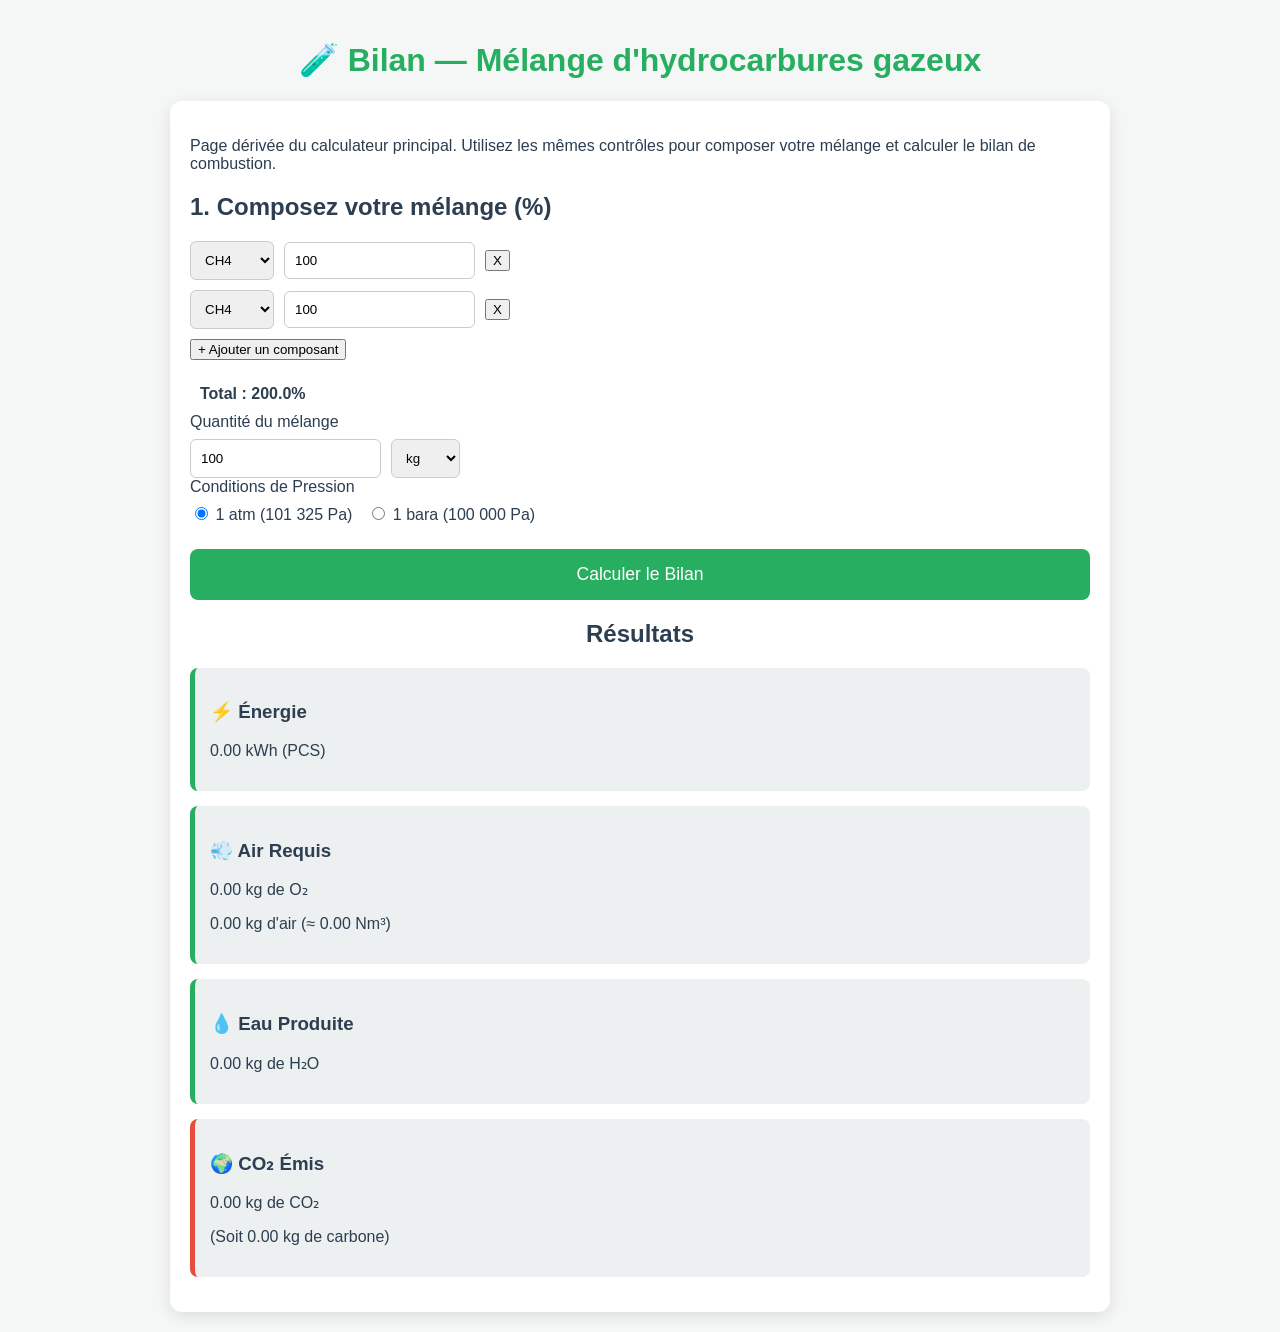
==== decarbonation-tool/bilan-melange-hydrocarbures-gazeux/index.html @ 51a55040 "Add project folder decarbonation-tool/bilan-melange-hydrocarbures-gazeux" ====
<!DOCTYPE html>
<html lang="fr"><head><meta charset="utf-8">
    <meta name="viewport" content="width=device-width, initial-scale=1.0">
    <title>Bilan Mélange Hydrocarbures Gazeux — Créateur & Calculateur</title>
    <style>
        :root { --bg-color:#f4f7f6; --primary-color:#2c3e50; --accent-color:#27ae60; --secondary-color:#ecf0f1; --error-color:#e74c3c; }
        body{font-family: 'Segoe UI', Tahoma, Geneva, Verdana, sans-serif;background:var(--bg-color);color:var(--primary-color);margin:0;padding:20px;}
        h1{text-align:center;color:var(--accent-color);}
        .container{max-width:900px;margin:0 auto;background:#fff;padding:20px;border-radius:12px;box-shadow:0 4px 15px rgba(0,0,0,0.1);} 
        /* reusing styles from original */
        .row-melange{display:flex;align-items:center;gap:10px;margin-bottom:10px}
        select,input{padding:10px;border:1px solid #ccc;border-radius:6px}
        .btn-calculer{width:100%;padding:15px;margin-top:25px;background:var(--accent-color);color:#fff;border:none;border-radius:8px;font-size:1.1em;cursor:pointer}
        .result-card{background:var(--secondary-color);padding:15px;border-radius:8px;margin-bottom:15px;border-left:5px solid var(--accent-color)}
        #total-pourcentage{font-weight:bold;margin-top:15px;padding:10px;border-radius:6px}
    </style>
</head>
<body>
    <h1>🧪 Bilan — Mélange d'hydrocarbures gazeux</h1>
    <div class="container">
        <p>Page dérivée du calculateur principal. Utilisez les mêmes contrôles pour composer votre mélange et calculer le bilan de combustion.</p>

        <div id="section-melange">
            <h2>1. Composez votre mélange (%)</h2>
            <div id="liste-melange"><div class="row-melange">
                <select onchange="majTotal()"><option value="H2">H2</option><option value="CH4" selected>CH4</option><option value="C2H4">C2H4</option><option value="C2H6">C2H6</option><option value="C3H6">C3H6</option><option value="C3H8">C3H8</option><option value="C4H8">C4H8</option><option value="C4H10">C4H10</option><option value="C5H12">C5H12</option><option value="CO">CO</option><option value="O2">O2</option><option value="CO2">CO2</option><option value="N2">N2</option></select>
                <input type="number" step="0.1" value="100" oninput="majTotal()">
                <button onclick="supprimerLigne(this)">X</button>
            </div></div>
            <button id="btn-ajouter" onclick="ajouterLigne()">+ Ajouter un composant</button>
            <div id="total-pourcentage" class="ok">Total : 100.0%</div>
        </div>

        <label for="quantite">Quantité du mélange</label>
        <div style="display:flex;gap:10px;margin-top:8px;">
            <input type="number" id="quantite" value="100" placeholder="Entrez une valeur">
            <select id="unite"><option value="kg">kg</option><option value="Nm3">Nm³</option><option value="kWh">kWh</option></select>
        </div>

        <label style="margin-top:12px;">Conditions de Pression</label>
        <div style="display:flex;gap:15px;margin-top:8px;">
            <label><input type="radio" name="pression" value="1" checked> 1 atm (101 325 Pa)</label>
            <label><input type="radio" name="pression" value="2"> 1 bara (100 000 Pa)</label>
        </div>

        <button class="btn-calculer" onclick="calculer()">Calculer le Bilan</button>

        <div id="resultats" style="margin-top:20px;display:block;">
            <h2 style="text-align:center">Résultats</h2>
            <div class="result-card"><h3>⚡ Énergie</h3><p id="res-energie">0.00 kWh (PCS)</p></div>
            <div class="result-card"><h3>💨 Air Requis</h3><p id="res-o2">0.00 kg de O₂</p><p id="res-air">0.00 kg d'air (≈ 0.00 Nm³)</p></div>
            <div class="result-card"><h3>💧 Eau Produite</h3><p id="res-h2o">0.00 kg de H₂O</p></div>
            <div class="result-card" style="border-left-color:#e74c3c"><h3>🌍 CO₂ Émis</h3><p id="res-co2">0.00 kg de CO₂</p><p id="res-carbone">(Soit 0.00 kg de carbone)</p></div>
        </div>
    </div>

    <script>
        const ESPECES = {"H2":{M:2.016,PCS:285.8,PCI:241.8,nO2:0.5,nCO2:0,nH2O:1},"CH4":{M:16.043,PCS:891,PCI:802.3,nO2:2,nCO2:1,nH2O:2},"C2H4":{M:28.054,PCS:1411,PCI:1323,nO2:3,nCO2:2,nH2O:2},"C2H6":{M:30.07,PCS:1560,PCI:1428,nO2:3.5,nCO2:2,nH2O:3},"C3H6":{M:42.081,PCS:2058,PCI:1926,nO2:4.5,nCO2:3,nH2O:3},"C3H8":{M:44.097,PCS:2220,PCI:2043,nO2:5,nCO2:3,nH2O:4},"C4H8":{M:56.108,PCS:2718,PCI:2542,nO2:6,nCO2:4,nH2O:4},"C4H10":{M:58.124,PCS:2877,PCI:2657,nO2:6.5,nCO2:4,nH2O:5},"C5H12":{M:72.151,PCS:3509,PCI:3241,nO2:8,nCO2:5,nH2O:6},"CO":{M:28.01,PCS:283,PCI:283,nO2:0.5,nCO2:1,nH2O:0},"O2":{M:32,PCS:0,PCI:0,nO2:0,nCO2:0,nH2O:0},"CO2":{M:44.01,PCS:0,PCI:0,nO2:0,nCO2:0,nH2O:0},"N2":{M:28.014,PCS:0,PCI:0,nO2:0,nCO2:0,nH2O:0}};
        const CONSTANTES={R:8.314,T:273.15,M_H2O:18.015,M_CO2:44.01,M_C:12.011,M_O2:32,O2_AIR:0.2095};
        let melangeActuel=[];
        window.onload=function(){ajouterLigne("CH4",100)};
        function ajouterLigne(espece="CH4",pourcentage=0){let div=document.createElement('div');div.className='row-melange';let sel='<select onchange="majTotal()">';for(let nom in ESPECES){let selected=(nom===espece)?'selected':'';sel+=`<option value="${nom}" ${selected}>${nom}</option>`}sel+='</select>';div.innerHTML=`${sel}<input type="number" step="0.1" value="${pourcentage}" oninput="majTotal()"><button onclick="supprimerLigne(this)">X</button>`;document.getElementById('liste-melange').appendChild(div);melangeActuel.push({espece:espece,pourcentage:parseFloat(pourcentage)});majTotal()}
        function supprimerLigne(btn){let div=btn.parentElement;let index=Array.from(div.parentElement.children).indexOf(div);melangeActuel.splice(index,1);div.remove();majTotal()}
        function majTotal(){let total=0;let lignes=document.querySelectorAll('.row-melange');melangeActuel=[];lignes.forEach(ligne=>{let espece=ligne.querySelector('select').value;let pourcentage=parseFloat(ligne.querySelector('input').value)||0;melangeActuel.push({espece,pourcentage});total+=pourcentage});document.getElementById('total-pourcentage').innerText=`Total : ${total.toFixed(1)}%`;document.getElementById('total-pourcentage').className=(Math.abs(total-100)<0.01)?'ok':(total>100?'erreur':'attention')}
        function calculer(){document.getElementById('res-energie').innerText='';let total=0;melangeActuel.forEach(c=>total+=c.pourcentage);if(Math.abs(total-100)>0.01){alert('Erreur : le total doit être 100%');return}let quantite=parseFloat(document.getElementById('quantite').value);let unite=document.getElementById('unite').value;let pressionChoice=document.querySelector('input[name="pression"]:checked').value;if(isNaN(quantite)||quantite<=0){alert('Veuillez entrer une quantité valide');return}let M=0,PCS=0,PCI=0,nH2O=0,nO2=0,nCO2=0;melangeActuel.forEach(comp=>{let x=comp.pourcentage/100;let espece=ESPECES[comp.espece];M+=x*espece.M;PCS+=x*espece.PCS;PCI+=x*espece.PCI;nH2O+=x*espece.nH2O;nO2+=x*espece.nO2;nCO2+=x*espece.nCO2});let P=(pressionChoice==='1')?101325:100000;let rho=(M*P)/(CONSTANTES.R*CONSTANTES.T*1000);let masseKg;if(unite==='kg'){masseKg=quantite}else if(unite==='Nm3'){masseKg=quantite*rho}else{let energieParKg=(PCS/M)*1000;masseKg=(quantite*3600)/energieParKg}let molesMelange=(masseKg*1000)/M;let molesO2=molesMelange*nO2;let molesCO2=molesMelange*nCO2;let molesH2O=molesMelange*nH2O;let masseO2=(molesO2*CONSTANTES.M_O2)/1000;let masseCO2=(molesCO2*CONSTANTES.M_CO2)/1000;let masseH2O=(molesH2O*CONSTANTES.M_H2O)/1000;let masseC=(molesCO2*CONSTANTES.M_C)/1000;let energieKWh=(molesMelange*PCS)/3600;let masseAir=masseO2/CONSTANTES.O2_AIR;let volumeAirNm3=masseAir/1.293;document.getElementById('res-energie').innerText=`${energieKWh.toFixed(2)} kWh (PCS)`;document.getElementById('res-o2').innerText=`${masseO2.toFixed(2)} kg de O₂`;document.getElementById('res-air').innerText=`${masseAir.toFixed(2)} kg d'air (≈ ${volumeAirNm3.toFixed(2)} Nm³)`;document.getElementById('res-h2o').innerText=`${masseH2O.toFixed(2)} kg de H₂O`;document.getElementById('res-co2').innerText=`${masseCO2.toFixed(2)} kg de CO₂`;document.getElementById('res-carbone').innerText=`(Soit ${masseC.toFixed(2)} kg de carbone)`}
    </script>
</body>
</html>
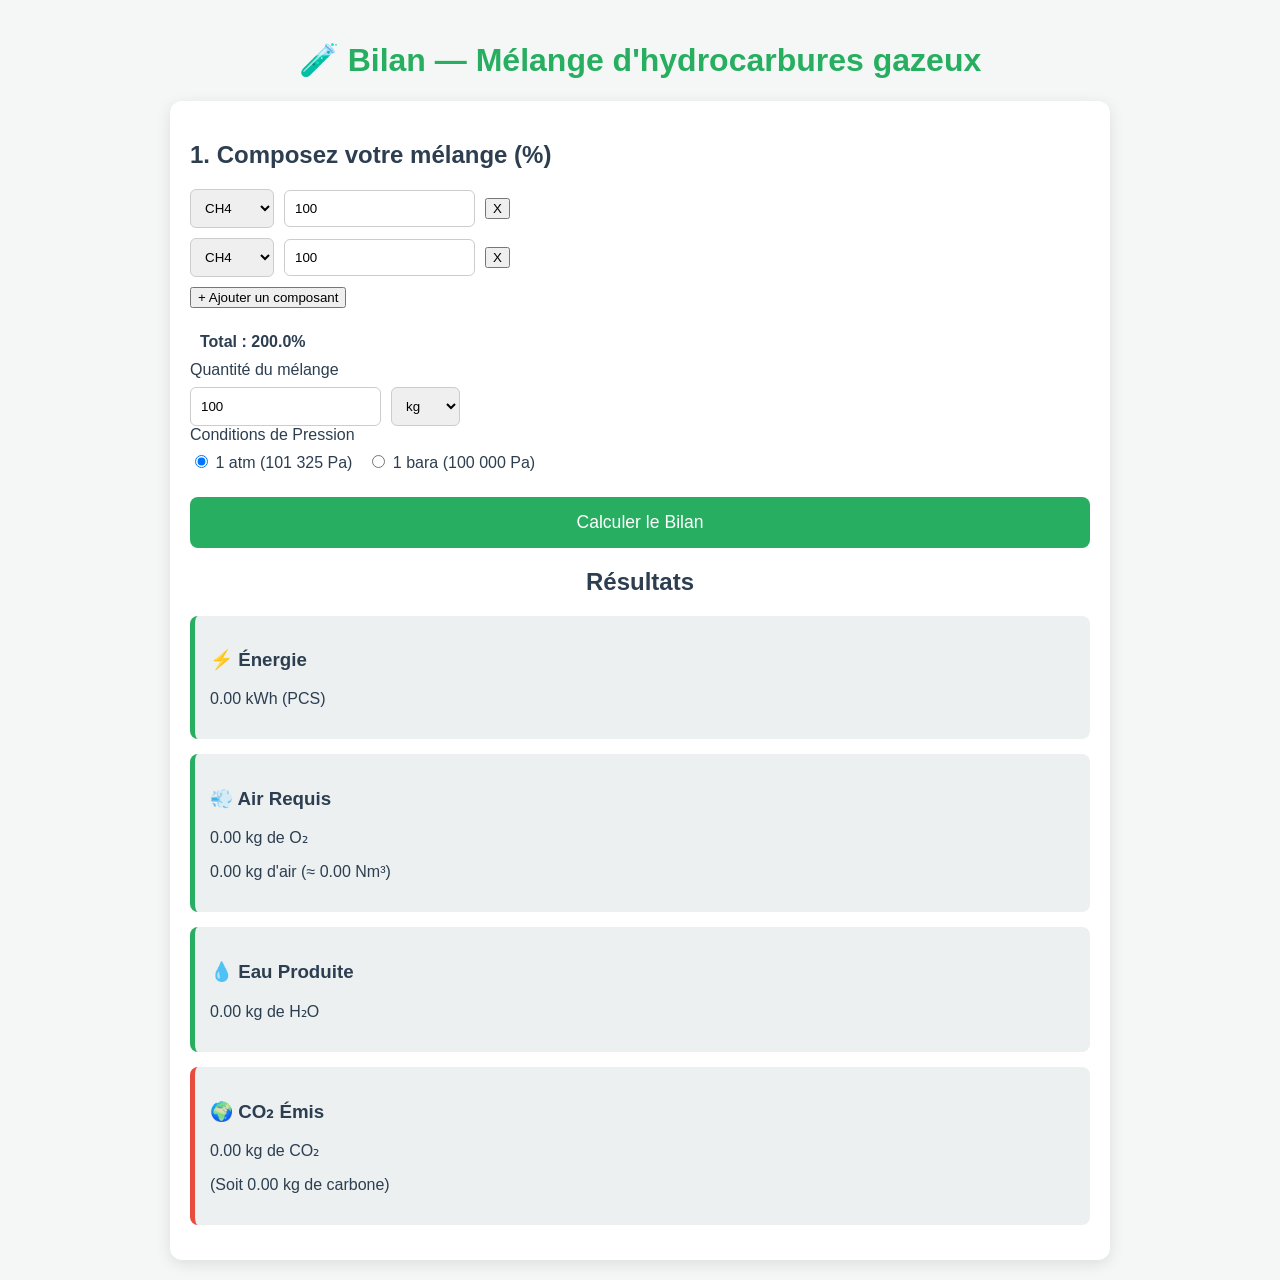
==== commit 7ac6fa32: "Remove derived-note from decarbonation-tool page" ====
--- a/decarbonation-tool/bilan-melange-hydrocarbures-gazeux/index.html
+++ b/decarbonation-tool/bilan-melange-hydrocarbures-gazeux/index.html
@@ -18,7 +18,6 @@
 <body>
     <h1>🧪 Bilan — Mélange d'hydrocarbures gazeux</h1>
     <div class="container">
-        <p>Page dérivée du calculateur principal. Utilisez les mêmes contrôles pour composer votre mélange et calculer le bilan de combustion.</p>
 
         <div id="section-melange">
             <h2>1. Composez votre mélange (%)</h2>
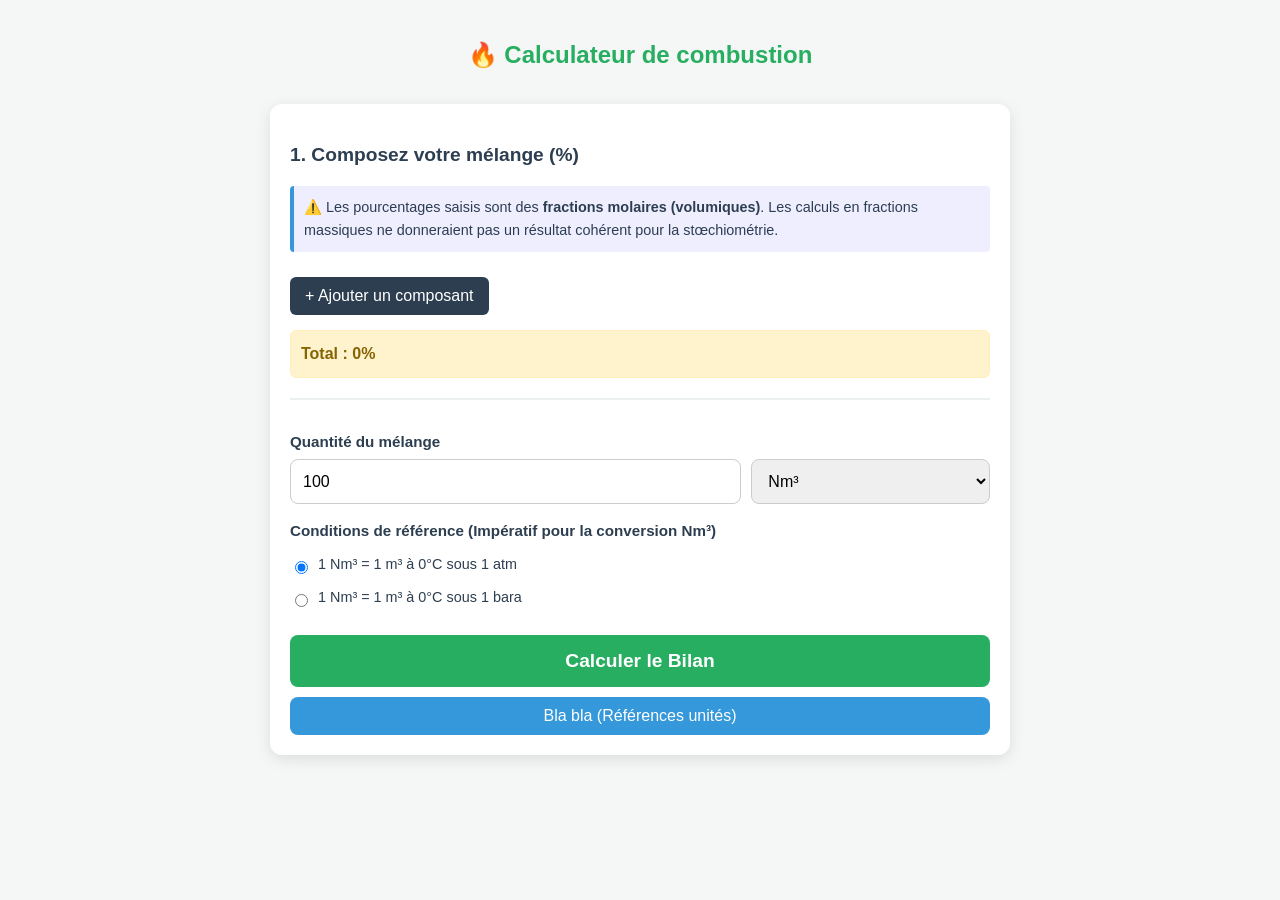
==== commit 34b8b6f1: "Replace root and project pages with updated combustion calculator" ====
--- a/decarbonation-tool/bilan-melange-hydrocarbures-gazeux/index.html
+++ b/decarbonation-tool/bilan-melange-hydrocarbures-gazeux/index.html
@@ -1,67 +1,310 @@
 <!DOCTYPE html>
-<html lang="fr"><head><meta charset="utf-8">
+<html lang="fr">
+<head>
+    <meta charset="UTF-8">
     <meta name="viewport" content="width=device-width, initial-scale=1.0">
-    <title>Bilan Mélange Hydrocarbures Gazeux — Créateur & Calculateur</title>
+    <title>Calculateur de combustion</title>
     <style>
-        :root { --bg-color:#f4f7f6; --primary-color:#2c3e50; --accent-color:#27ae60; --secondary-color:#ecf0f1; --error-color:#e74c3c; }
-        body{font-family: 'Segoe UI', Tahoma, Geneva, Verdana, sans-serif;background:var(--bg-color);color:var(--primary-color);margin:0;padding:20px;}
-        h1{text-align:center;color:var(--accent-color);}
-        .container{max-width:900px;margin:0 auto;background:#fff;padding:20px;border-radius:12px;box-shadow:0 4px 15px rgba(0,0,0,0.1);} 
-        /* reusing styles from original */
-        .row-melange{display:flex;align-items:center;gap:10px;margin-bottom:10px}
-        select,input{padding:10px;border:1px solid #ccc;border-radius:6px}
-        .btn-calculer{width:100%;padding:15px;margin-top:25px;background:var(--accent-color);color:#fff;border:none;border-radius:8px;font-size:1.1em;cursor:pointer}
-        .result-card{background:var(--secondary-color);padding:15px;border-radius:8px;margin-bottom:15px;border-left:5px solid var(--accent-color)}
-        #total-pourcentage{font-weight:bold;margin-top:15px;padding:10px;border-radius:6px}
+        :root {
+            --bg-color: #f4f7f6;
+            --primary-color: #2c3e50;
+            --accent-color: #27ae60;
+            --secondary-color: #ecf0f1;
+            --error-color: #e74c3c;
+            --warning-color: #f39c12;
+        }
+        body {
+            font-family: 'Segoe UI', Tahoma, Geneva, Verdana, sans-serif;
+            background-color: var(--bg-color);
+            color: var(--primary-color);
+            margin: 0;
+            padding: 20px;
+            line-height: 1.6;
+        }
+        h1 {
+            text-align: center;
+            font-size: 1.5em;
+            margin-bottom: 30px;
+            color: var(--accent-color);
+        }
+        .container {
+            max-width: 700px;
+            margin: 0 auto;
+            background: #fff;
+            padding: 20px;
+            border-radius: 12px;
+            box-shadow: 0 4px 15px rgba(0,0,0,0.1);
+        }
+        
+        /* --- Section Création du Mélange --- */
+        #section-melange {
+            margin-bottom: 30px;
+            padding-bottom: 20px;
+            border-bottom: 2px solid var(--secondary-color);
+        }
+        .note {
+            background: #eef;
+            border-left: 4px solid #3498db;
+            padding: 10px;
+            margin-bottom: 15px;
+            font-size: 0.9em;
+            border-radius: 4px;
+        }
+        .row-melange {
+            display: flex;
+            align-items: center;
+            gap: 10px;
+            margin-bottom: 10px;
+        }
+        .row-melange select {
+            flex: 2;
+            padding: 10px;
+            border: 1px solid #ccc;
+            border-radius: 6px;
+        }
+        .row-melange input {
+            flex: 1;
+            padding: 10px;
+            border: 1px solid #ccc;
+            border-radius: 6px;
+        }
+        .row-melange button {
+            flex: 0.5;
+            background-color: var(--error-color);
+            color: white;
+            border: none;
+            border-radius: 6px;
+            padding: 10px;
+            cursor: pointer;
+        }
+        #btn-ajouter {
+            background-color: var(--primary-color);
+            color: white;
+            border: none;
+            border-radius: 6px;
+            padding: 10px 15px;
+            cursor: pointer;
+            margin-top: 10px;
+            width: auto;
+            font-size: 1em;
+        }
+        #total-pourcentage {
+            font-weight: bold;
+            margin-top: 15px;
+            padding: 10px;
+            border-radius: 6px;
+        }
+        .ok { background-color: #d4edda; color: #155724; border: 1px solid #c3e6cb; }
+        .erreur { background-color: #f8d7da; color: #721c24; border: 1px solid #f5c6cb; }
+        .attention { background-color: #fff3cd; color: #856404; border: 1px solid #ffeeba; }
+
+        /* --- Section Calcul --- */
+        label {
+            display: block;
+            margin-top: 15px;
+            font-weight: bold;
+            font-size: 0.95em;
+        }
+        select, input {
+            width: 100%;
+            padding: 12px;
+            margin-top: 5px;
+            border: 1px solid #ccc;
+            border-radius: 8px;
+            font-size: 1em;
+            box-sizing: border-box;
+        }
+        .input-group {
+            display: flex;
+            gap: 10px;
+        }
+        .input-group input {
+            flex: 2;
+        }
+        .input-group select {
+            flex: 1;
+        }
+        .radio-group {
+            display: flex;
+            flex-direction: column;
+            gap: 10px;
+            margin-top: 10px;
+        }
+        .radio-group label {
+            display: flex;
+            align-items: center;
+            font-weight: normal;
+            font-size: 0.9em;
+            margin-top: 0;
+            cursor: pointer;
+        }
+        .radio-group input {
+            width: auto;
+            margin-right: 10px;
+        }
+        .btn-calculer {
+            width: 100%;
+            padding: 15px;
+            margin-top: 25px;
+            background-color: var(--accent-color);
+            color: white;
+            border: none;
+            border-radius: 8px;
+            font-size: 1.2em;
+            font-weight: bold;
+            cursor: pointer;
+            transition: background 0.3s;
+        }
+        .btn-calculer:hover {
+            background-color: #219150;
+        }
+        .btn-blabla {
+            width: 100%;
+            padding: 10px;
+            margin-top: 10px;
+            background-color: #3498db;
+            color: white;
+            border: none;
+            border-radius: 8px;
+            font-size: 1em;
+            cursor: pointer;
+        }
+        .btn-blabla:hover {
+            background-color: #2980b9;
+        }
+        
+        #resultats {
+            display: none;
+            margin-top: 30px;
+            padding-top: 20px;
+            border-top: 2px solid var(--secondary-color);
+        }
+        .result-card {
+            background: var(--secondary-color);
+            padding: 15px;
+            border-radius: 8px;
+            margin-bottom: 15px;
+            border-left: 5px solid var(--accent-color);
+        }
+        .result-card p {
+            margin: 5px 0;
+        }
+        .result-card h3 {
+            margin-top: 0;
+            color: var(--primary-color);
+            font-size: 1.1em;
+        }
+        .error {
+            color: var(--error-color);
+            font-weight: bold;
+            margin-top: 15px;
+        }
+        
+        #blabla {
+            display: none;
+            margin-top: 20px;
+            padding: 15px;
+            background: #f9f9f9;
+            border: 1px solid #ddd;
+            border-radius: 8px;
+            font-size: 0.9em;
+            max-height: 400px;
+            overflow-y: auto;
+            white-space: pre-wrap;
+        }
     </style>
 </head>
 <body>
-    <h1>🧪 Bilan — Mélange d'hydrocarbures gazeux</h1>
+
+    <h1>🔥 Calculateur de combustion</h1>
     <div class="container">
 
+        <!-- ÉTAPE 1 : CREATION DU MELANGE -->
         <div id="section-melange">
-            <h2>1. Composez votre mélange (%)</h2>
-            <div id="liste-melange"><div class="row-melange">
-                <select onchange="majTotal()"><option value="H2">H2</option><option value="CH4" selected>CH4</option><option value="C2H4">C2H4</option><option value="C2H6">C2H6</option><option value="C3H6">C3H6</option><option value="C3H8">C3H8</option><option value="C4H8">C4H8</option><option value="C4H10">C4H10</option><option value="C5H12">C5H12</option><option value="CO">CO</option><option value="O2">O2</option><option value="CO2">CO2</option><option value="N2">N2</option></select>
-                <input type="number" step="0.1" value="100" oninput="majTotal()">
-                <button onclick="supprimerLigne(this)">X</button>
-            </div></div>
+            <h2 style="font-size: 1.2em; margin-bottom: 15px;">1. Composez votre mélange (%)</h2>
+            
+            <!-- Note importante -->
+            <div class="note">
+                ⚠️ Les pourcentages saisis sont des <strong>fractions molaires (volumiques)</strong>. Les calculs en fractions massiques ne donneraient pas un résultat cohérent pour la stœchiométrie.
+            </div>
+
+            <div id="liste-melange"></div>
+
             <button id="btn-ajouter" onclick="ajouterLigne()">+ Ajouter un composant</button>
-            <div id="total-pourcentage" class="ok">Total : 100.0%</div>
+
+            <div id="total-pourcentage" class="attention">Total : 0%</div>
         </div>
 
+        <!-- ÉTAPE 2 : CALCUL -->
         <label for="quantite">Quantité du mélange</label>
-        <div style="display:flex;gap:10px;margin-top:8px;">
+        <div class="input-group">
             <input type="number" id="quantite" value="100" placeholder="Entrez une valeur">
-            <select id="unite"><option value="kg">kg</option><option value="Nm3">Nm³</option><option value="kWh">kWh</option></select>
+            <select id="unite">
+                <option value="kg">kg</option>
+                <!-- On sélectionne Nm3 par défaut -->
+                <option value="Nm3" selected>Nm³</option>
+                <option value="kWh">kWh</option>
+            </select>
         </div>
 
-        <label style="margin-top:12px;">Conditions de Pression</label>
-        <div style="display:flex;gap:15px;margin-top:8px;">
-            <label><input type="radio" name="pression" value="1" checked> 1 atm (101 325 Pa)</label>
-            <label><input type="radio" name="pression" value="2"> 1 bara (100 000 Pa)</label>
+        <!-- Définitions exactes des unités -->
+        <label>Conditions de référence (Impératif pour la conversion Nm³)</label>
+        <div class="radio-group">
+            <label><input type="radio" name="pression" value="1" checked> 1 Nm³ = 1 m³ à 0°C sous 1 atm</label>
+            <label><input type="radio" name="pression" value="2"> 1 Nm³ = 1 m³ à 0°C sous 1 bara</label>
         </div>
 
         <button class="btn-calculer" onclick="calculer()">Calculer le Bilan</button>
-
-        <div id="resultats" style="margin-top:20px;display:block;">
-            <h2 style="text-align:center">Résultats</h2>
-            <div class="result-card"><h3>⚡ Énergie</h3><p id="res-energie">0.00 kWh (PCS)</p></div>
-            <div class="result-card"><h3>💨 Air Requis</h3><p id="res-o2">0.00 kg de O₂</p><p id="res-air">0.00 kg d'air (≈ 0.00 Nm³)</p></div>
-            <div class="result-card"><h3>💧 Eau Produite</h3><p id="res-h2o">0.00 kg de H₂O</p></div>
-            <div class="result-card" style="border-left-color:#e74c3c"><h3>🌍 CO₂ Émis</h3><p id="res-co2">0.00 kg de CO₂</p><p id="res-carbone">(Soit 0.00 kg de carbone)</p></div>
+        <button class="btn-blabla" onclick="toggleBlaBla()">Bla bla (Références unités)</button>
+
+        <div id="blabla">
+<strong>Définitions des unités :</strong>
+- Pascal (Pa) : unité du système international (SI) pour mesurer la pression.
+- Bar : unité de pression qui équivaut à 100 000 Pa.
+- Absolute bar (bara) : unité de mesure de la pression qui équivaut à 100 000 Pa; mesurée à partir du vide, comme le pascal.
+- Bar gauge (barg) : unité de mesure de la pression qui équivaut à 100 000 Pa; mesurée à partir de la pression atmosphérique.
+- Atmosphère (atm) : équivaut à environ 101 325 Pa ou 1,01325 bara.
+- Normomètre cube (Nm³) : Volume de gaz de 1 m³ mesuré à des températures et pressions variables.
+  Norme IUPAC (1970) : 1 Nm³ = 1 m³ à une pression de 100 kPa et une température de 298,15K (25 °C)
+  Norme ISO2533 (1975) : 1 Nm³ = 1 m³ à une pression de 1 atm et une température de 288,15 K(15 °C)
+  Norme DIN1343 (1981) : 1 Nm³ = 1 m³ à une pression de 1 atm et une température de 273,15 K(0 °C)
+  Norme IUPAC (STP) (1980) : 1 Nm³ = 1 m³ à une pression de 100 kPa et une température de 273,15K (0 °C)
+  
+<strong>PCS & PCI</strong>
+Le PCS, Pouvoir Calorifique Supérieur, est la mesure de l'énergie potentielle de combustion d'un carburant.
+Le PCS représente 100% du potentiel thermique d'un générateur thermique à gaz.
+Au vingtième siècle, l'objectif d'avoir un rendement de 100% n'a pas été considéré comme un bon argument de vente pour la production de chaleur. On a créé le PCI, une mesure plus facilement accessible.
+Dans les faits, le PCI ne correspond à rien de physique, c'est une vue de l'esprit.
+On a maintenant des chaudières à condensation dont le rendement, mesuré par rapport au PCI, dépasse les 100%, ce qui est absurde techniquement, l'existence du PCI n'est donc pas une nécessité technique !
+Pour tout mélange de gaz, la différence entre PCS et PCI est une constante (à pression, volume et température constante); donc, lire le PCI c'est comme décaler le cadran de lecture du PCS pour avoir une mesure inférieure. La mesure est fausse, mais comme l'erreur est toujours la même, bien que tous les résultats ont un facteur d'erreur ils restent cohérents entre eux et cela permet de faire du commerce de combustibles.
+PCI = PCS - n * Lv
+La différence entre PCS et PCI réside dans la prise en compte ou non de la chaleur latente de vaporisation de l'eau.
+
+<strong>Calcul de la chaleur latente (Lv) pour 1 kg d'eau à 25°C sous 100 000 Pa :</strong>
+Température initiale : Ti = 25°C
+Température finale (ébullition) : Tf = 100°C
+Chauffage : Q_chauffage = 1 kg * 4.18 kJ/(kg·°C) * (100 - 25) = 313.5 kJ
+Vaporisation : Q_vaporisation = Lv = 2260 kJ/kg
+Énergie totale : Q_totale = 313.5 kJ + 2260 kJ = 2573.5 kJ
+<strong>Pour chauffer 1 kg d'eau de 25°C à 100°C et la vaporiser, il faut environ 2573.5 kJ d'énergie. On observe qu'il faut 313.5 kJ pour l'augmentation de chaleur et 2260 kJ pour la transition de phase qu'est la vaporisation.</strong>
         </div>
-    </div>
-
-    <script>
-        const ESPECES = {"H2":{M:2.016,PCS:285.8,PCI:241.8,nO2:0.5,nCO2:0,nH2O:1},"CH4":{M:16.043,PCS:891,PCI:802.3,nO2:2,nCO2:1,nH2O:2},"C2H4":{M:28.054,PCS:1411,PCI:1323,nO2:3,nCO2:2,nH2O:2},"C2H6":{M:30.07,PCS:1560,PCI:1428,nO2:3.5,nCO2:2,nH2O:3},"C3H6":{M:42.081,PCS:2058,PCI:1926,nO2:4.5,nCO2:3,nH2O:3},"C3H8":{M:44.097,PCS:2220,PCI:2043,nO2:5,nCO2:3,nH2O:4},"C4H8":{M:56.108,PCS:2718,PCI:2542,nO2:6,nCO2:4,nH2O:4},"C4H10":{M:58.124,PCS:2877,PCI:2657,nO2:6.5,nCO2:4,nH2O:5},"C5H12":{M:72.151,PCS:3509,PCI:3241,nO2:8,nCO2:5,nH2O:6},"CO":{M:28.01,PCS:283,PCI:283,nO2:0.5,nCO2:1,nH2O:0},"O2":{M:32,PCS:0,PCI:0,nO2:0,nCO2:0,nH2O:0},"CO2":{M:44.01,PCS:0,PCI:0,nO2:0,nCO2:0,nH2O:0},"N2":{M:28.014,PCS:0,PCI:0,nO2:0,nCO2:0,nH2O:0}};
-        const CONSTANTES={R:8.314,T:273.15,M_H2O:18.015,M_CO2:44.01,M_C:12.011,M_O2:32,O2_AIR:0.2095};
-        let melangeActuel=[];
-        window.onload=function(){ajouterLigne("CH4",100)};
-        function ajouterLigne(espece="CH4",pourcentage=0){let div=document.createElement('div');div.className='row-melange';let sel='<select onchange="majTotal()">';for(let nom in ESPECES){let selected=(nom===espece)?'selected':'';sel+=`<option value="${nom}" ${selected}>${nom}</option>`}sel+='</select>';div.innerHTML=`${sel}<input type="number" step="0.1" value="${pourcentage}" oninput="majTotal()"><button onclick="supprimerLigne(this)">X</button>`;document.getElementById('liste-melange').appendChild(div);melangeActuel.push({espece:espece,pourcentage:parseFloat(pourcentage)});majTotal()}
-        function supprimerLigne(btn){let div=btn.parentElement;let index=Array.from(div.parentElement.children).indexOf(div);melangeActuel.splice(index,1);div.remove();majTotal()}
-        function majTotal(){let total=0;let lignes=document.querySelectorAll('.row-melange');melangeActuel=[];lignes.forEach(ligne=>{let espece=ligne.querySelector('select').value;let pourcentage=parseFloat(ligne.querySelector('input').value)||0;melangeActuel.push({espece,pourcentage});total+=pourcentage});document.getElementById('total-pourcentage').innerText=`Total : ${total.toFixed(1)}%`;document.getElementById('total-pourcentage').className=(Math.abs(total-100)<0.01)?'ok':(total>100?'erreur':'attention')}
-        function calculer(){document.getElementById('res-energie').innerText='';let total=0;melangeActuel.forEach(c=>total+=c.pourcentage);if(Math.abs(total-100)>0.01){alert('Erreur : le total doit être 100%');return}let quantite=parseFloat(document.getElementById('quantite').value);let unite=document.getElementById('unite').value;let pressionChoice=document.querySelector('input[name="pression"]:checked').value;if(isNaN(quantite)||quantite<=0){alert('Veuillez entrer une quantité valide');return}let M=0,PCS=0,PCI=0,nH2O=0,nO2=0,nCO2=0;melangeActuel.forEach(comp=>{let x=comp.pourcentage/100;let espece=ESPECES[comp.espece];M+=x*espece.M;PCS+=x*espece.PCS;PCI+=x*espece.PCI;nH2O+=x*espece.nH2O;nO2+=x*espece.nO2;nCO2+=x*espece.nCO2});let P=(pressionChoice==='1')?101325:100000;let rho=(M*P)/(CONSTANTES.R*CONSTANTES.T*1000);let masseKg;if(unite==='kg'){masseKg=quantite}else if(unite==='Nm3'){masseKg=quantite*rho}else{let energieParKg=(PCS/M)*1000;masseKg=(quantite*3600)/energieParKg}let molesMelange=(masseKg*1000)/M;let molesO2=molesMelange*nO2;let molesCO2=molesMelange*nCO2;let molesH2O=molesMelange*nH2O;let masseO2=(molesO2*CONSTANTES.M_O2)/1000;let masseCO2=(molesCO2*CONSTANTES.M_CO2)/1000;let masseH2O=(molesH2O*CONSTANTES.M_H2O)/1000;let masseC=(molesCO2*CONSTANTES.M_C)/1000;let energieKWh=(molesMelange*PCS)/3600;let masseAir=masseO2/CONSTANTES.O2_AIR;let volumeAirNm3=masseAir/1.293;document.getElementById('res-energie').innerText=`${energieKWh.toFixed(2)} kWh (PCS)`;document.getElementById('res-o2').innerText=`${masseO2.toFixed(2)} kg de O₂`;document.getElementById('res-air').innerText=`${masseAir.toFixed(2)} kg d'air (≈ ${volumeAirNm3.toFixed(2)} Nm³)`;document.getElementById('res-h2o').innerText=`${masseH2O.toFixed(2)} kg de H₂O`;document.getElementById('res-co2').innerText=`${masseCO2.toFixed(2)} kg de CO₂`;document.getElementById('res-carbone').innerText=`(Soit ${masseC.toFixed(2)} kg de carbone)`}
-    </script>
-</body>
-</html>
+
+        <div id="resultats">
+            <h2 style="text-align:center; font-size:1.2em; margin-top:0;">Résultats</h2>
+            
+            <!-- Masse volumique du mélange -->
+            <div class="result-card" style="border-left-color: #f39c12;">
+                <h3>📊 Masse volumique du mélange</h3>
+                <p id="res-rho"></p>
+            </div>
+
+            <div class="result-card">
+                <h3>⚡ Énergie</h3>
+                <p id="res-energie"></p>
+            </div>
+
+            <div class="result-card">
+                <h3>💨 Air Requis</h3>
+                <p id="res-o2"></p>
+                <p id="res-air"></p>
+                <p id="res-air-vol" style="font-size: 0.9em; color: #555;
